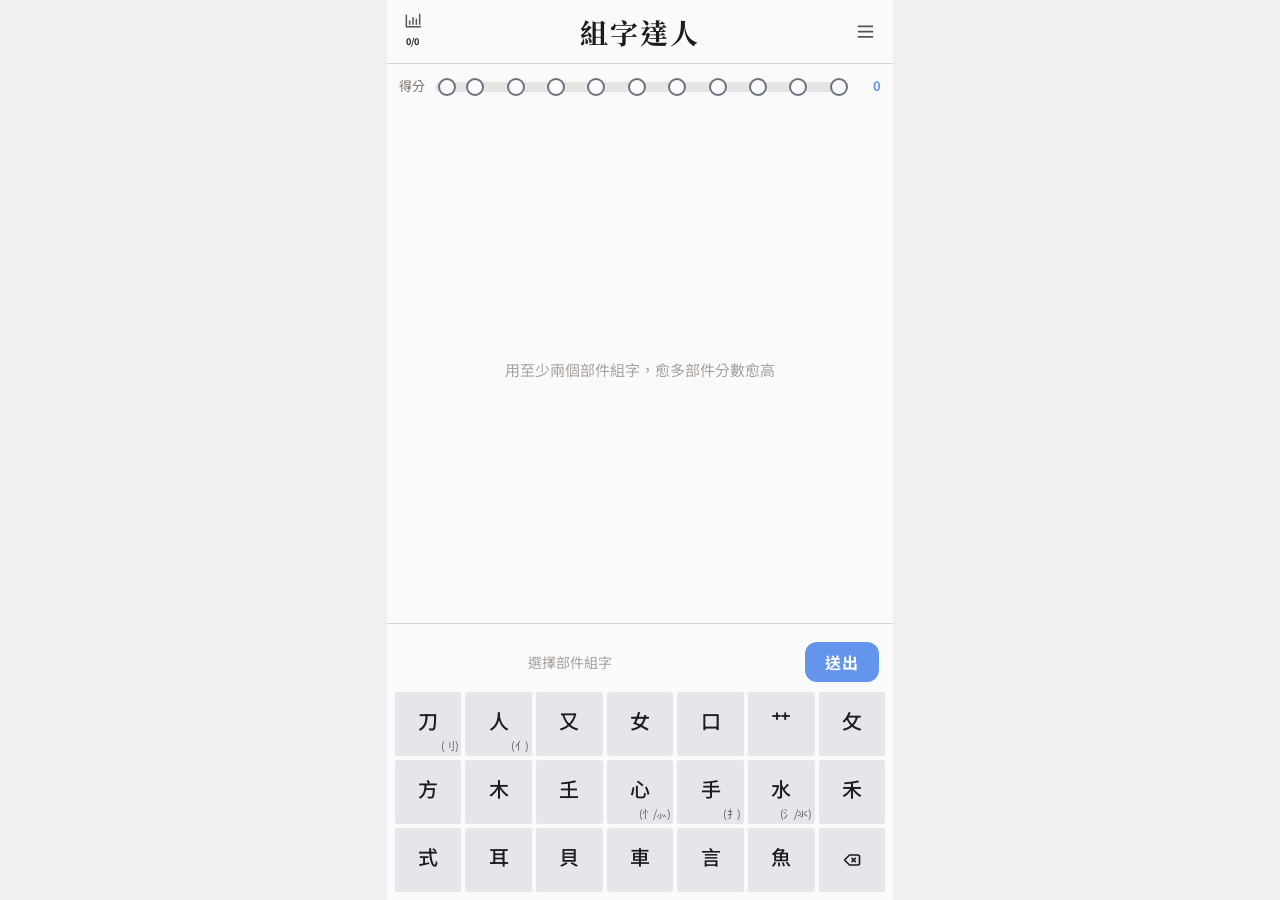
==== master.html @ 94890782 "feat: add compose master game" ====
<!DOCTYPE html>
<html lang="zh-Hant">
<head>
  <meta charset="UTF-8" />
  <meta name="viewport" content="width=device-width, initial-scale=1.0, maximum-scale=1.0, user-scalable=no, viewport-fit=cover" />
  <title>組字達人</title>
  <link rel="stylesheet" href="master.css">
  <link rel="preconnect" href="https://fonts.googleapis.com">
  <link rel="preconnect" href="https://fonts.gstatic.com" crossorigin>
  <link href="https://fonts.googleapis.com/css2?family=Noto+Sans+TC:wght@400;500;700;900&family=Noto+Serif+TC:wght@700;900&display=swap" rel="stylesheet">
</head>
<body>
  <div class="master-app">
    <header class="master-header">
      <div class="stats-wrap">
        <button id="stats-button" class="stats-button" type="button" aria-label="統計資料" aria-expanded="false" aria-controls="stats-popover">
          <svg viewBox="0 0 24 24" aria-hidden="true"><path d="M4 19V5m0 14h17M8 16v-4m4 4V8m4 8v-6m4 6V4"/></svg>
        </button>
        <strong id="stats-total" class="stats-total">0/0</strong>
        <section id="stats-popover" class="stats-popover" hidden aria-label="組字統計">
          <h2>組字統計</h2>
          <table>
            <tbody id="stats-rows"></tbody>
            <tfoot><tr><th>總計</th><th id="stats-grand-total">0/0</th></tr></tfoot>
          </table>
          <button id="share-results-button" class="share-results-button" type="button">分享結果</button>
        </section>
      </div>
      <h1>組字達人</h1>
      <div class="menu-wrap">
        <button id="menu-button" class="menu-button" type="button" aria-label="開啟選單" aria-expanded="false" aria-controls="game-menu">
          <svg viewBox="0 0 24 24" aria-hidden="true"><path d="M4 6h16M4 12h16M4 18h16"/></svg>
        </button>
        <nav id="game-menu" class="game-menu" hidden>
          <a href="index.html">
            <svg class="game-link-icon" viewBox="0 0 24 24" aria-hidden="true"><rect x="4" y="4" width="6" height="6" rx="1"/><rect x="14" y="4" width="6" height="6" rx="1"/><rect x="4" y="14" width="6" height="6" rx="1"/><rect x="14" y="14" width="6" height="6" rx="1"/></svg>
            <span>部件 wordle</span>
          </a>
          <button id="theme-button" type="button">
            <svg class="theme-icon theme-icon-sun" viewBox="0 0 24 24" aria-hidden="true"><path d="M12 3v1m0 16v1m9-9h-1M4 12H3m15.364 6.364l-.707-.707M6.343 6.343l-.707-.707m12.728 0l-.707.707M6.343 17.657l-.707.707M16 12a4 4 0 11-8 0 4 4 0 018 0z"/></svg>
            <svg class="theme-icon theme-icon-moon" viewBox="0 0 24 24" aria-hidden="true"><path d="M20.354 15.354A9 9 0 018.646 3.646 9.003 9.003 0 0012 21a9.003 9.003 0 008.354-5.646z"/></svg>
            <span>切換深淺色</span>
          </button>
        </nav>
      </div>
    </header>

    <main id="collection" class="collection" aria-live="polite">
      <div class="scorebar" aria-label="目前分數">
        <div class="scorebar-line">
          <span class="score-label">得分</span>
          <div class="score-progress">
            <div class="score-track" role="progressbar" aria-label="得分進度" aria-valuemin="0" aria-valuemax="100" aria-valuenow="0"><div id="score-fill"></div></div>
            <div class="score-milestones" aria-hidden="true">
              <span class="score-milestone" data-threshold="3" style="left:3%"><span class="milestone-label">好的開始</span></span>
              <span class="score-milestone" data-threshold="10" style="left:10%"><span class="milestone-label">繼續加油</span></span>
              <span class="score-milestone" data-threshold="20" style="left:20%"><span class="milestone-label">表現很棒</span></span>
              <span class="score-milestone" data-threshold="30" style="left:30%"><span class="milestone-label">進步神速</span></span>
              <span class="score-milestone" data-threshold="40" style="left:40%"><span class="milestone-label">非常厲害</span></span>
              <span class="score-milestone" data-threshold="50" style="left:50%"><span class="milestone-label">突破一半</span></span>
              <span class="score-milestone" data-threshold="60" style="left:60%"><span class="milestone-label">真的超強</span></span>
              <span class="score-milestone" data-threshold="70" style="left:70%"><span class="milestone-label">越來越近</span></span>
              <span class="score-milestone" data-threshold="80" style="left:80%"><span class="milestone-label">你是神人</span></span>
              <span class="score-milestone" data-threshold="90" style="left:90%"><span class="milestone-label">要集滿了</span></span>
              <span class="score-milestone" data-threshold="100" style="left:100%"><span class="milestone-label">天才</span></span>
            </div>
          </div>
          <strong id="score-value">0</strong>
        </div>
      </div>
      <section id="collection-area" class="collection-area">
        <p id="empty-message" class="empty-message">用至少兩個部件組字，愈多部件分數愈高</p>
        <div id="collected-characters" class="collected-characters"></div>
      </section>
    </main>

    <footer class="input-area">
      <div class="compose-row">
        <div class="composition-region">
          <div id="composition-text" class="composition" aria-live="polite"><span class="preview-placeholder">選擇部件組字</span></div>
          <span id="result-slot" class="composition-result-slot" aria-live="polite"></span>
        </div>
        <button id="submit-button" class="submit-key" type="button">送出</button>
      </div>
      <div id="keyboard" class="keyboard" aria-label="部件鍵盤"></div>
      <div id="toast" class="toast" role="status" aria-live="polite"></div>
    </footer>
  </div>
  <script src="master.js"></script>
</body>
</html>
---- master.css ----
* {
  box-sizing: border-box;
  -webkit-tap-highlight-color: transparent;
}

html,
body {
  width: 100%;
  height: 100dvh;
  max-height: 100dvh;
  margin: 0;
  overflow: hidden;
  overscroll-behavior: none;
}

body {
  display: flex;
  justify-content: center;
  background: #f0f0f2;
  color: #1d1d1f;
  font-family: "Noto Sans TC", "PingFang TC", "Microsoft JhengHei", sans-serif;
  user-select: none;
}

html.dark body {
  background: #09090a;
  color: #f5f5f7;
}

button {
  font: inherit;
  color: inherit;
  cursor: pointer;
}

.master-app {
  position: relative;
  display: flex;
  flex-direction: column;
  width: 100%;
  height: 100dvh;
  overflow: hidden;
  background: #fafafa;
}

html.dark .master-app {
  background: #121213;
}

@media (min-width: 640px) {
  .master-app {
    width: min(100%, calc(100dvh * 9 / 16));
    aspect-ratio: 9 / 16;
  }
}

/* 頂部列與統計 */
.master-header {
  position: relative;
  display: flex;
  flex: 0 0 auto;
  height: 56px;
  align-items: center;
  justify-content: center;
  padding: 0 52px;
  border-bottom: 1px solid #d6d3d1;
  background: #fafafa;
}

html.dark .master-header {
  border-color: #27272a;
  background: #121213;
}

.master-header h1 {
  margin: 0;
  font-family: "Noto Serif TC", "Songti TC", "PMingLiU", serif;
  font-size: 24px;
  font-weight: 700;
  letter-spacing: .08em;
  white-space: nowrap;
}

.stats-wrap {
  position: absolute;
  z-index: 5;
  top: 3px;
  left: 8px;
  display: flex;
  flex-direction: column;
  align-items: center;
  gap: 0;
}

.stats-button,
.menu-button {
  display: grid;
  width: 36px;
  height: 36px;
  place-items: center;
  border: 0;
  border-radius: 10px;
  background: transparent;
  color: #57534e;
}

html.dark .stats-button,
html.dark .menu-button {
  color: #d4d4d8;
}

.stats-button:hover,
.stats-button:focus-visible,
.menu-button:hover,
.menu-button:focus-visible {
  background: #e7e5e4;
  outline: none;
}

html.dark .stats-button:hover,
html.dark .stats-button:focus-visible,
html.dark .menu-button:hover,
html.dark .menu-button:focus-visible {
  background: #27272a;
}

.stats-button svg {
  width: 20px;
  height: 20px;
  fill: none;
  stroke: currentColor;
  stroke-width: 1.8;
  stroke-linecap: round;
  stroke-linejoin: round;
}

.stats-total {
  min-width: 0;
  margin-top: -3px;
  font-size: 9px;
  line-height: 11px;
  font-variant-numeric: tabular-nums;
  white-space: nowrap;
}

.menu-wrap {
  position: absolute;
  top: 50%;
  right: 10px;
  z-index: 5;
  transform: translateY(-50%);
}

.menu-button svg {
  width: 21px;
  height: 21px;
  fill: none;
  stroke: currentColor;
  stroke-width: 2;
  stroke-linecap: round;
}

.game-menu,
.stats-popover {
  position: absolute;
  padding: 6px;
  border: 1px solid #e7e5e4;
  border-radius: 12px;
  background: #fff;
  color: #292524;
  box-shadow: 0 12px 28px #0003;
}

.game-menu[hidden],
.stats-popover[hidden],
.empty-message[hidden] {
  display: none;
}

html.dark .game-menu,
html.dark .stats-popover {
  border-color: #3f3f46;
  background: #202023;
  color: #f4f4f5;
}

.game-menu {
  top: 42px;
  right: 0;
  min-width: 180px;
  text-align: left;
}

.game-menu a,
.game-menu button {
  display: block;
  width: 100%;
  padding: 10px 12px;
  border: 0;
  border-radius: 8px;
  background: transparent;
  color: inherit;
  font-size: 14px;
  text-align: left;
  text-decoration: none;
}

.game-menu a {
  display: flex;
  align-items: center;
  gap: 10px;
}

.game-link-icon {
  width: 18px;
  height: 18px;
  flex: 0 0 auto;
  fill: none;
  stroke: currentColor;
  stroke-width: 1.8;
  stroke-linecap: round;
  stroke-linejoin: round;
}

#theme-button {
  display: flex;
  align-items: center;
  gap: 10px;
}

.theme-icon {
  width: 18px;
  height: 18px;
  flex: 0 0 auto;
  fill: none;
  stroke: currentColor;
  stroke-width: 2;
  stroke-linecap: round;
  stroke-linejoin: round;
}

.theme-icon-sun {
  display: none;
}

html.dark .theme-icon-sun {
  display: block;
}

html.dark .theme-icon-moon {
  display: none;
}

.game-menu a:hover,
.game-menu button:hover,
.game-menu a:focus-visible,
.game-menu button:focus-visible {
  background: #f5f5f4;
  outline: none;
}

html.dark .game-menu a:hover,
html.dark .game-menu button:hover,
html.dark .game-menu a:focus-visible,
html.dark .game-menu button:focus-visible {
  background: #333338;
}

.stats-popover {
  top: calc(100% + 4px);
  left: 0;
  width: min(260px, calc(100vw - 64px));
  padding: 14px;
  text-align: left;
}

.stats-popover h2 {
  margin: 0 0 10px;
  font-size: 16px;
  font-weight: 700;
}

.stats-popover table {
  width: 100%;
  border-collapse: collapse;
  font-size: 13px;
}

.stats-popover th,
.stats-popover td {
  padding: 7px 5px;
  border-bottom: 1px solid #e7e5e4;
  text-align: left;
}

.stats-popover tr > :last-child {
  text-align: right;
  font-variant-numeric: tabular-nums;
}

.stats-popover thead,
.stats-popover tfoot {
  color: #78716c;
}

html.dark .stats-popover th,
html.dark .stats-popover td {
  border-color: #3f3f46;
}

html.dark .stats-popover thead,
html.dark .stats-popover tfoot {
  color: #a1a1aa;
}

.share-results-button {
  display: block;
  width: 100%;
  margin-top: 12px;
  padding: 9px 12px;
  border: 0;
  border-radius: 8px;
  background: #6495ed;
  color: #fff;
  font-size: 14px;
  font-weight: 700;
}

.share-results-button:hover {
  opacity: .9;
}

@media (min-width: 640px) {
  .master-header {
    height: 64px;
  }

  .master-header h1 {
    font-size: 28px;
  }
}

/* 中間遊戲區與得分條 */
.collection {
  display: flex;
  min-height: 0;
  flex: 1 1 auto;
  flex-direction: column;
  padding: 10px 12px 4px;
}

.scorebar {
  position: relative;
  z-index: 1;
  display: flex;
  flex: 0 0 42px;
  width: 100%;
  margin-bottom: 4px;
  font-size: 13px;
}

.scorebar-line {
  display: flex;
  width: 100%;
  height: 42px;
  align-items: flex-start;
  gap: 10px;
}

.score-label {
  margin-top: 2px;
  color: #78716c;
  white-space: nowrap;
}

html.dark .score-label {
  color: #a1a1aa;
}

.score-progress {
  position: relative;
  min-width: 0;
  height: 42px;
  flex: 1;
  --track-center: 13px;
  --track-thickness: clamp(4px, 1.8vw, 10px);
  --milestone-size: clamp(8px, 4vw, 18px);
}

.score-track {
  position: absolute;
  top: var(--track-center);
  right: 0;
  left: 0;
  height: var(--track-thickness);
  overflow: hidden;
  border-radius: 99px;
  background: #e7e5e4;
  transform: translateY(-50%);
}

html.dark .score-track {
  background: #3f3f46;
}

#score-fill {
  width: 0;
  height: 100%;
  border-radius: inherit;
  background: #6495ed;
  transition: width .3s ease;
}

#score-value {
  min-width: 2.5em;
  margin-top: 2px;
  color: #6495ed;
  text-align: right;
  font-variant-numeric: tabular-nums;
}

.score-milestones {
  position: absolute;
  inset: 0 0 auto;
  height: 42px;
  z-index: 2;
  pointer-events: none;
}

.score-milestone {
  position: absolute;
  top: var(--track-center);
  width: var(--milestone-size);
  height: var(--milestone-size);
  transform: translate(-50%, -50%);
  border: 2px solid #6b7280;
  border-radius: 50%;
  background: #fafafa;
}

html.dark .score-milestone {
  border-color: #71717a;
  background: #121213;
}

.score-milestone.is-reached {
  border-color: #4b5563;
  background: #6495ed;
}

html.dark .score-milestone.is-reached {
  border-color: #71717a;
  background: #6495ed;
}

.milestone-label {
  position: absolute;
  top: calc(var(--milestone-size) + 2px);
  left: 50%;
  display: none;
  transform: translateX(-50%);
  color: #6495ed;
  font-size: 11px;
  font-weight: 700;
  line-height: 15px;
  white-space: nowrap;
}

html.dark .milestone-label {
  color: #6495ed;
}

.score-milestone.is-current .milestone-label {
  display: block;
}

.score-milestone[data-threshold="3"] .milestone-label {
  left: 0;
  transform: none;
}

.score-milestone[data-threshold="100"] .milestone-label {
  right: 0;
  left: auto;
  transform: none;
}

.collection-area {
  position: relative;
  display: flex;
  min-height: 0;
  flex: 1 1 auto;
  flex-direction: column;
  --card-size: clamp(48px, 12vw, 68px);
  --card-gap: clamp(6px, 1.5vw, 12px);
  overflow-y: auto;
  padding: 8px 4px;
  scrollbar-width: thin;
}

.empty-message {
  position: absolute;
  inset: 0;
  display: grid;
  place-items: center;
  margin: 0;
  padding: 24px;
  color: #a8a29e;
  font-size: 15px;
  text-align: center;
  pointer-events: none;
}

html.dark .empty-message {
  color: #71717a;
}

.collected-characters {
  display: flex;
  width: 100%;
  flex: 0 0 auto;
  flex-direction: column;
  gap: var(--card-gap);
  margin-top: auto;
  padding-top: 32px;
}

.collection-row {
  display: grid;
  width: 100%;
  flex: 0 0 auto;
  grid-template-columns: repeat(var(--cards-per-row), var(--card-size));
  justify-content: center;
  gap: var(--card-gap);
}

.collected-card {
  --card-opacity: .1;
  position: relative;
  display: grid;
  width: var(--card-size);
  height: var(--card-size);
  flex: 0 0 auto;
  place-items: center;
  border: 0;
  border-radius: 10px;
  background: rgba(100, 149, 237, var(--card-opacity));
  animation: card-in .2s ease-out;
}

.collected-char {
  color: #000;
  font-size: clamp(28px, 6vw, 36px);
  font-weight: 700;
  line-height: 1;
}

.score-popup {
  position: absolute;
  top: -18px;
  left: 50%;
  color: #6495ed;
  font-size: 12px;
  font-weight: 700;
  white-space: nowrap;
  transform: translateX(-50%);
  animation: score-popup 1.2s ease-out forwards;
}

html.dark .collected-card {
  color: #fff;
}

html.dark .collected-char {
  color: #fff;
}

/* 底部組字面板與鍵盤，尺寸比照部件 wordle */
.input-area {
  position: relative;
  flex: 0 0 auto;
  padding: 6px 8px calc(8px + env(safe-area-inset-bottom));
  border-top: 1px solid #d6d3d1;
  background: #fafafa;
}

html.dark .input-area {
  border-color: #27272a;
  background: #121213;
}

.compose-row {
  position: relative;
  display: flex;
  align-items: center;
  justify-content: space-between;
  gap: 8px;
  height: 56px;
  padding: 10px 6px 2px;
}

.composition-region {
  position: relative;
  display: flex;
  min-width: 0;
  height: 44px;
  flex: 1;
  align-items: center;
  justify-content: center;
}

.composition {
  display: flex;
  width: 100%;
  min-width: 0;
  height: 44px;
  align-items: center;
  justify-content: center;
  padding-right: 58px;
  gap: 5px;
  overflow: hidden;
  white-space: nowrap;
}

.composition .composition-token,
.composition .composition-operator,
.composition .preview-character {
  flex: 0 0 auto;
  color: #1d1d1f;
  font-size: 18px;
  font-weight: 700;
  letter-spacing: .04em;
}

html.dark .composition .composition-token,
html.dark .composition .composition-operator,
html.dark .composition .preview-character {
  color: #f5f5f7;
}

.composition .preview-placeholder {
  color: #a8a29e;
  font-size: 14px;
}

html.dark .composition .preview-placeholder {
  color: #71717a;
}

.composition-result-slot {
  position: absolute;
  top: 0;
  right: 0;
  display: flex;
  width: 58px;
  height: 44px;
  align-items: center;
  justify-content: center;
  white-space: nowrap;
  color: #1d1d1f;
  font-size: 18px;
  font-weight: 700;
  pointer-events: none;
}

html.dark .composition-result-slot {
  color: #f5f5f7;
}

.submit-key {
  display: flex;
  height: 40px;
  flex: 0 0 auto;
  align-items: center;
  justify-content: center;
  padding: 0 20px;
  border: 0;
  border-radius: 12px;
  background: #6495ed;
  color: #fff;
  font-weight: 700;
  letter-spacing: .08em;
}

.submit-key:hover {
  opacity: .9;
}

.keyboard {
  display: grid;
  grid-template-columns: repeat(7, minmax(0, 1fr));
  gap: .25rem;
  margin-top: 6px;
}

.kb-btn,
.backspace-key {
  position: relative;
  display: flex;
  min-width: 0;
  height: clamp(3.25rem, 7.5dvh, 4rem);
  align-items: center;
  justify-content: center;
  margin: 0;
  border: 0;
  border-radius: .1875rem;
  background: #e5e5ea;
  color: #1d1d1f;
  font-size: 1.25rem;
  font-weight: 500;
  touch-action: manipulation;
  transition: transform .12s ease, background-color .12s ease, color .12s ease;
}

html.dark .kb-btn,
html.dark .backspace-key {
  background: #3a3a3c;
  color: #f5f5f7;
}

.kb-btn:active,
.backspace-key:active,
.submit-key:active {
  transform: scale(.95);
}

.kb-btn span:first-child {
  line-height: 1;
  transform: translateY(-.1875rem);
}

.kb-variant {
  position: absolute;
  right: .3em;
  bottom: .5em;
  font-size: .625rem;
  font-weight: 400;
  line-height: 1;
  letter-spacing: -.05em;
  opacity: .65;
  pointer-events: none;
}

.backspace-key svg {
  width: 1.25rem;
  height: 1.25rem;
  fill: none;
  stroke: currentColor;
  stroke-width: 2;
  stroke-linecap: round;
  stroke-linejoin: round;
}

.toast {
  position: absolute;
  z-index: 10;
  right: 8px;
  bottom: calc(100% + .5rem);
  left: 8px;
  width: max-content;
  max-width: 92%;
  margin: auto;
  padding: 6px 16px;
  transform: translateY(4px);
  border-radius: 12px;
  background: #1c1917;
  color: #fff;
  font-size: 12px;
  font-weight: 700;
  text-align: center;
  box-shadow: 0 12px 30px #0003;
  opacity: 0;
  pointer-events: none;
  transition: opacity .15s ease, transform .15s ease;
}

html.dark .toast {
  background: #fff;
  color: #111;
}

.toast.visible {
  transform: translateY(0);
  opacity: 1;
}

.toast.toast-pop {
  animation: toast-pop .18s ease-out;
}

@keyframes card-in {
  from {
    transform: scale(.85);
    opacity: .4;
  }
  to {
    transform: scale(1);
    opacity: 1;
  }
}

@keyframes toast-pop {
  0% {
    transform: translateY(5px) scale(.88);
    opacity: 0;
  }
  65% {
    transform: translateY(-1px) scale(1.03);
    opacity: 1;
  }
  100% {
    transform: translateY(0) scale(1);
    opacity: 1;
  }
}

@keyframes score-popup {
  0% {
    opacity: 1;
    transform: translate(-50%, 0);
  }
  100% {
    opacity: 0;
    transform: translate(-50%, -12px);
  }
}

@media (min-width: 640px) {
  .kb-btn,
  .backspace-key {
    height: clamp(3.75rem, 7.5dvh, 4rem);
  }

  .kb-variant {
    font-size: .6875rem;
  }
}
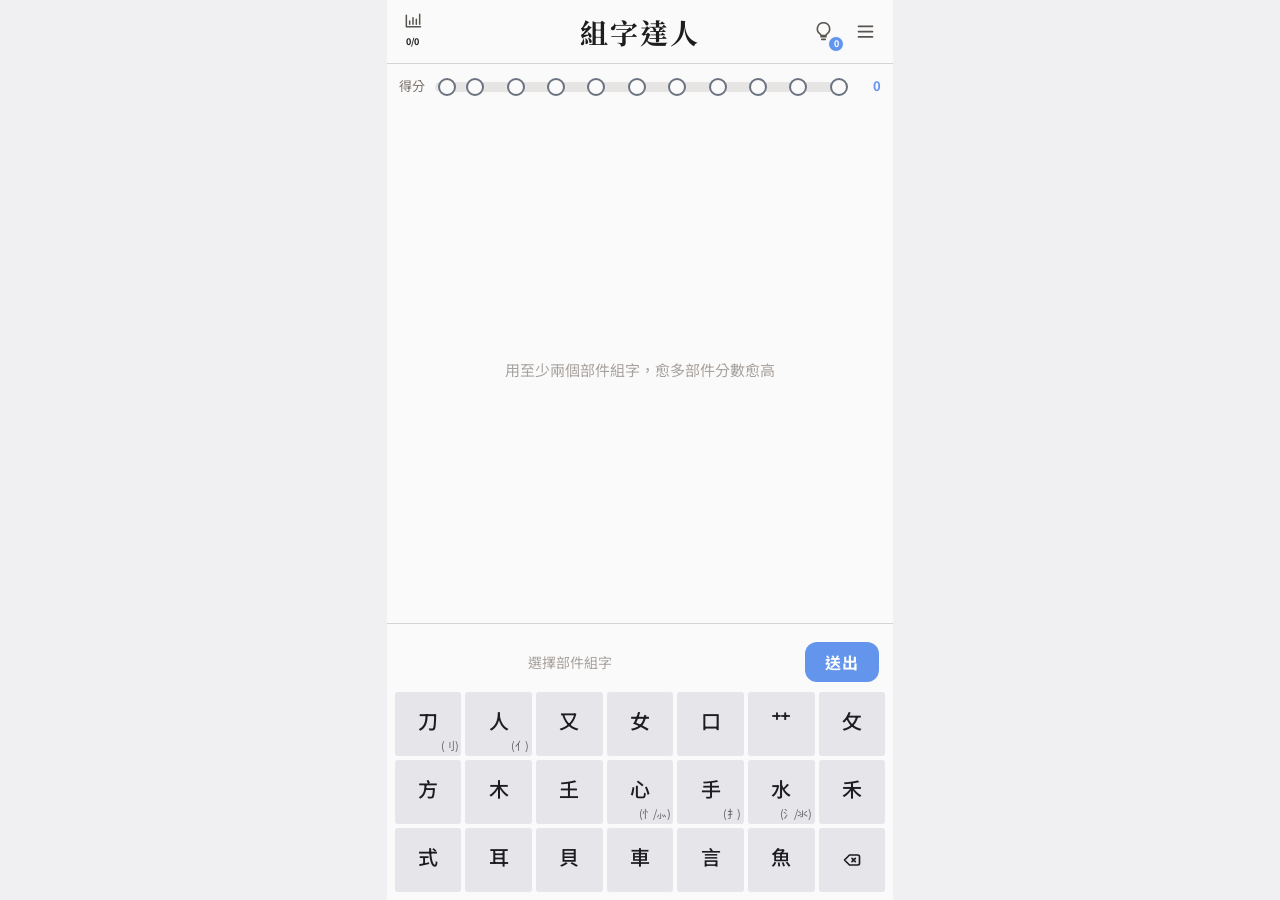
==== commit 8f959d76: "add zhuyin hint" ====
--- a/master.html
+++ b/master.html
@@ -10,6 +10,10 @@
   <link href="https://fonts.googleapis.com/css2?family=Noto+Sans+TC:wght@400;500;700;900&family=Noto+Serif+TC:wght@700;900&display=swap" rel="stylesheet">
 </head>
 <body>
+  <div id="landscape-lock-overlay" class="landscape-lock-overlay">
+    <svg viewBox="0 0 24 24" aria-hidden="true"><rect x="7" y="2" width="10" height="20" rx="2"/><line x1="12" y1="18" x2="12.01" y2="18"/></svg>
+    <p>請將手機轉為直式進行遊戲</p>
+  </div>
   <div class="master-app">
     <header class="master-header">
       <div class="stats-wrap">
@@ -18,7 +22,7 @@
         </button>
         <strong id="stats-total" class="stats-total">0/0</strong>
         <section id="stats-popover" class="stats-popover" hidden aria-label="組字統計">
-          <h2>組字統計</h2>
+          <h2>組字數量統計</h2>
           <table>
             <tbody id="stats-rows"></tbody>
             <tfoot><tr><th>總計</th><th id="stats-grand-total">0/0</th></tr></tfoot>
@@ -27,6 +31,12 @@
         </section>
       </div>
       <h1>組字達人</h1>
+      <div class="hint-wrap">
+        <button id="hint-button" class="hint-button" type="button" aria-label="注音提示，0 個提示" aria-expanded="false" aria-controls="hint-modal" title="使用注音提示">
+          <svg viewBox="0 0 24 24" aria-hidden="true"><path d="M9 18h6m-5 3h4m-2-19a7 7 0 0 0-4 12.75c.7.48 1 1.06 1 1.75h6c0-.69.3-1.27 1-1.75A7 7 0 0 0 12 2Z"/></svg>
+          <span id="hint-count" class="hint-count" aria-hidden="true">0</span>
+        </button>
+      </div>
       <div class="menu-wrap">
         <button id="menu-button" class="menu-button" type="button" aria-label="開啟選單" aria-expanded="false" aria-controls="game-menu">
           <svg viewBox="0 0 24 24" aria-hidden="true"><path d="M4 6h16M4 12h16M4 18h16"/></svg>
@@ -86,6 +96,25 @@
       <div id="toast" class="toast" role="status" aria-live="polite"></div>
     </footer>
   </div>
+  <div id="hint-modal" class="hint-modal" hidden>
+    <section class="hint-dialog" role="dialog" aria-modal="false" aria-labelledby="hint-modal-title">
+      <header class="hint-dialog-header">
+        <h2 id="hint-modal-title">注音提示 <span class="hint-balance"><svg viewBox="0 0 24 24" aria-hidden="true"><path d="M9 18h6m-5 3h4m-2-19a7 7 0 0 0-4 12.75c.7.48 1 1.06 1 1.75h6c0-.69.3-1.27 1-1.75A7 7 0 0 0 12 2Z"/></svg><span aria-hidden="true">×</span><span id="hint-modal-count">0</span></span></h2>
+        <button id="hint-close-button" class="hint-close-button" type="button" aria-label="關閉提示視窗"><svg viewBox="0 0 24 24" aria-hidden="true"><path d="m6 6 12 12M18 6 6 18"/></svg></button>
+      </header>
+      <ol id="hint-results" class="hint-results" aria-live="polite"></ol>
+      <div class="hint-options">
+        <div class="hint-option">
+          <span>提示 2 個部件的字</span>
+          <button id="hint-2part-button" class="hint-option-button" type="button"><svg viewBox="0 0 24 24" aria-hidden="true"><path d="M9 18h6m-5 3h4m-2-19a7 7 0 0 0-4 12.75c.7.48 1 1.06 1 1.75h6c0-.69.3-1.27 1-1.75A7 7 0 0 0 12 2Z"/></svg>×1</button>
+        </div>
+        <div class="hint-option">
+          <span>提示 3+ 個部件的字</span>
+          <button id="hint-3plus-button" class="hint-option-button" type="button"><svg viewBox="0 0 24 24" aria-hidden="true"><path d="M9 18h6m-5 3h4m-2-19a7 7 0 0 0-4 12.75c.7.48 1 1.06 1 1.75h6c0-.69.3-1.27 1-1.75A7 7 0 0 0 12 2Z"/></svg>×2</button>
+        </div>
+      </div>
+    </section>
+  </div>
   <script src="master.js"></script>
 </body>
 </html>
--- a/master.css
+++ b/master.css
@@ -25,6 +25,47 @@
 html.dark body {
   background: #09090a;
   color: #f5f5f7;
+}
+
+.landscape-lock-overlay {
+  position: fixed;
+  inset: 0;
+  z-index: 50;
+  display: none;
+  flex-direction: column;
+  align-items: center;
+  justify-content: center;
+  gap: 16px;
+  padding: 24px;
+  background: #fafafa;
+  color: #1d1d1f;
+  text-align: center;
+}
+
+html.dark .landscape-lock-overlay {
+  background: #121213;
+  color: #f5f5f7;
+}
+
+.landscape-lock-overlay svg {
+  width: 48px;
+  height: 48px;
+  fill: none;
+  stroke: currentColor;
+  stroke-width: 1.8;
+}
+
+.landscape-lock-overlay p {
+  margin: 0;
+  font-size: 18px;
+  font-weight: 700;
+  letter-spacing: .04em;
+}
+
+@media (orientation: landscape) and (max-height: 460px) and (max-width: 932px) {
+  .landscape-lock-overlay {
+    display: flex;
+  }
 }
 
 button {
@@ -149,6 +190,74 @@
   right: 10px;
   z-index: 5;
   transform: translateY(-50%);
+}
+
+.hint-wrap {
+  position: absolute;
+  top: 50%;
+  right: 52px;
+  z-index: 5;
+  transform: translateY(-50%);
+}
+
+.hint-button {
+  position: relative;
+  display: grid;
+  width: 36px;
+  height: 36px;
+  place-items: center;
+  border: 0;
+  border-radius: 10px;
+  background: transparent;
+  color: #57534e;
+}
+
+html.dark .hint-button {
+  color: #d4d4d8;
+}
+
+.hint-button:hover,
+.hint-button:focus-visible {
+  background: #e7e5e4;
+  outline: none;
+}
+
+html.dark .hint-button:hover,
+html.dark .hint-button:focus-visible {
+  background: #27272a;
+}
+
+.hint-button svg {
+  width: 21px;
+  height: 21px;
+  fill: none;
+  stroke: currentColor;
+  stroke-width: 1.8;
+  stroke-linecap: round;
+  stroke-linejoin: round;
+}
+
+.hint-count {
+  position: absolute;
+  right: -3px;
+  bottom: -2px;
+  display: grid;
+  min-width: 16px;
+  height: 16px;
+  padding: 0 3px;
+  place-items: center;
+  border: 1px solid #fafafa;
+  border-radius: 99px;
+  background: #6495ed;
+  color: #fff;
+  font-size: 9px;
+  font-weight: 700;
+  line-height: 1;
+  font-variant-numeric: tabular-nums;
+}
+
+html.dark .hint-count {
+  border-color: #121213;
 }
 
 .menu-button svg {
@@ -328,6 +437,215 @@
 
 .share-results-button:hover {
   opacity: .9;
+}
+
+.hint-modal[hidden] {
+  display: none;
+}
+
+.hint-modal {
+  position: fixed;
+  inset: 0;
+  z-index: 20;
+  pointer-events: none;
+}
+
+.hint-dialog {
+  position: absolute;
+  top: 0;
+  left: 0;
+  right: auto;
+  width: max-content;
+  min-width: 188px;
+  max-width: min(240px, calc(100vw - 16px));
+  max-height: min(75dvh, 560px);
+  overflow-y: auto;
+  padding: 12px;
+  border: 1px solid #e7e5e4;
+  border-radius: 12px;
+  background: #fff;
+  color: #292524;
+  box-shadow: 0 12px 28px #0003;
+  pointer-events: auto;
+}
+
+.hint-dialog-header {
+  display: flex;
+  align-items: center;
+  justify-content: space-between;
+  gap: 18px;
+  margin-bottom: 8px;
+}
+
+.hint-dialog h2 {
+  display: flex;
+  align-items: center;
+  gap: 10px;
+  margin: 0;
+  font-size: 16px;
+  font-weight: 700;
+  white-space: nowrap;
+}
+
+.hint-balance {
+  display: inline-flex;
+  align-items: center;
+  gap: 3px;
+  color: #6495ed;
+  font-size: 14px;
+  font-variant-numeric: tabular-nums;
+}
+
+.hint-balance svg {
+  width: 16px;
+  height: 16px;
+  fill: none;
+  stroke: currentColor;
+  stroke-width: 1.8;
+  stroke-linecap: round;
+  stroke-linejoin: round;
+}
+
+.hint-close-button {
+  display: grid;
+  width: 28px;
+  height: 28px;
+  flex: 0 0 auto;
+  place-items: center;
+  border: 0;
+  border-radius: 7px;
+  background: transparent;
+  color: #78716c;
+}
+
+.hint-close-button:hover,
+.hint-close-button:focus-visible {
+  background: #f5f5f4;
+  outline: none;
+}
+
+html.dark .hint-close-button {
+  color: #d4d4d8;
+}
+
+html.dark .hint-close-button:hover,
+html.dark .hint-close-button:focus-visible {
+  background: #333338;
+}
+
+.hint-close-button svg {
+  width: 17px;
+  height: 17px;
+  fill: none;
+  stroke: currentColor;
+  stroke-width: 2;
+  stroke-linecap: round;
+}
+
+html.dark .hint-dialog {
+  border-color: #3f3f46;
+  background: #202023;
+  color: #f4f4f5;
+}
+
+.hint-results {
+  display: grid;
+  gap: 5px;
+  max-height: min(36dvh, 260px);
+  overflow-y: auto;
+  margin: 0 0 9px;
+  padding: 0;
+  list-style: none;
+}
+
+.hint-results:empty {
+  display: none;
+}
+
+.hint-result {
+  display: flex;
+  align-items: center;
+  justify-content: space-between;
+  gap: 18px;
+  padding: 5px 8px;
+  border-radius: 7px;
+  background: #f5f5f4;
+}
+
+html.dark .hint-result {
+  background: #333338;
+}
+
+.hint-result-label {
+  color: #78716c;
+  font-size: 12px;
+  white-space: nowrap;
+}
+
+html.dark .hint-result-label {
+  color: #a1a1aa;
+}
+
+.hint-result-readings {
+  color: #2563eb;
+  font-size: 18px;
+  font-weight: 700;
+  letter-spacing: .04em;
+  white-space: nowrap;
+}
+
+html.dark .hint-result-readings {
+  color: #93b4f5;
+}
+
+.hint-options {
+  display: flex;
+  flex-direction: column;
+  gap: 5px;
+}
+
+.hint-option {
+  display: flex;
+  align-items: center;
+  justify-content: space-between;
+  gap: 8px;
+  color: #57534e;
+  font-size: 12px;
+  white-space: nowrap;
+}
+
+html.dark .hint-option {
+  color: #d4d4d8;
+}
+
+.hint-option-button {
+  display: inline-flex;
+  min-width: 50px;
+  align-items: center;
+  justify-content: center;
+  gap: 2px;
+  padding: 5px 7px;
+  border: 0;
+  border-radius: 7px;
+  background: #6495ed;
+  color: #fff;
+  font-size: 12px;
+  font-weight: 700;
+}
+
+.hint-option-button svg {
+  width: 14px;
+  height: 14px;
+  fill: none;
+  stroke: currentColor;
+  stroke-width: 1.8;
+  stroke-linecap: round;
+  stroke-linejoin: round;
+}
+
+.hint-option-button:disabled {
+  cursor: not-allowed;
+  opacity: .45;
 }
 
 @media (min-width: 640px) {
